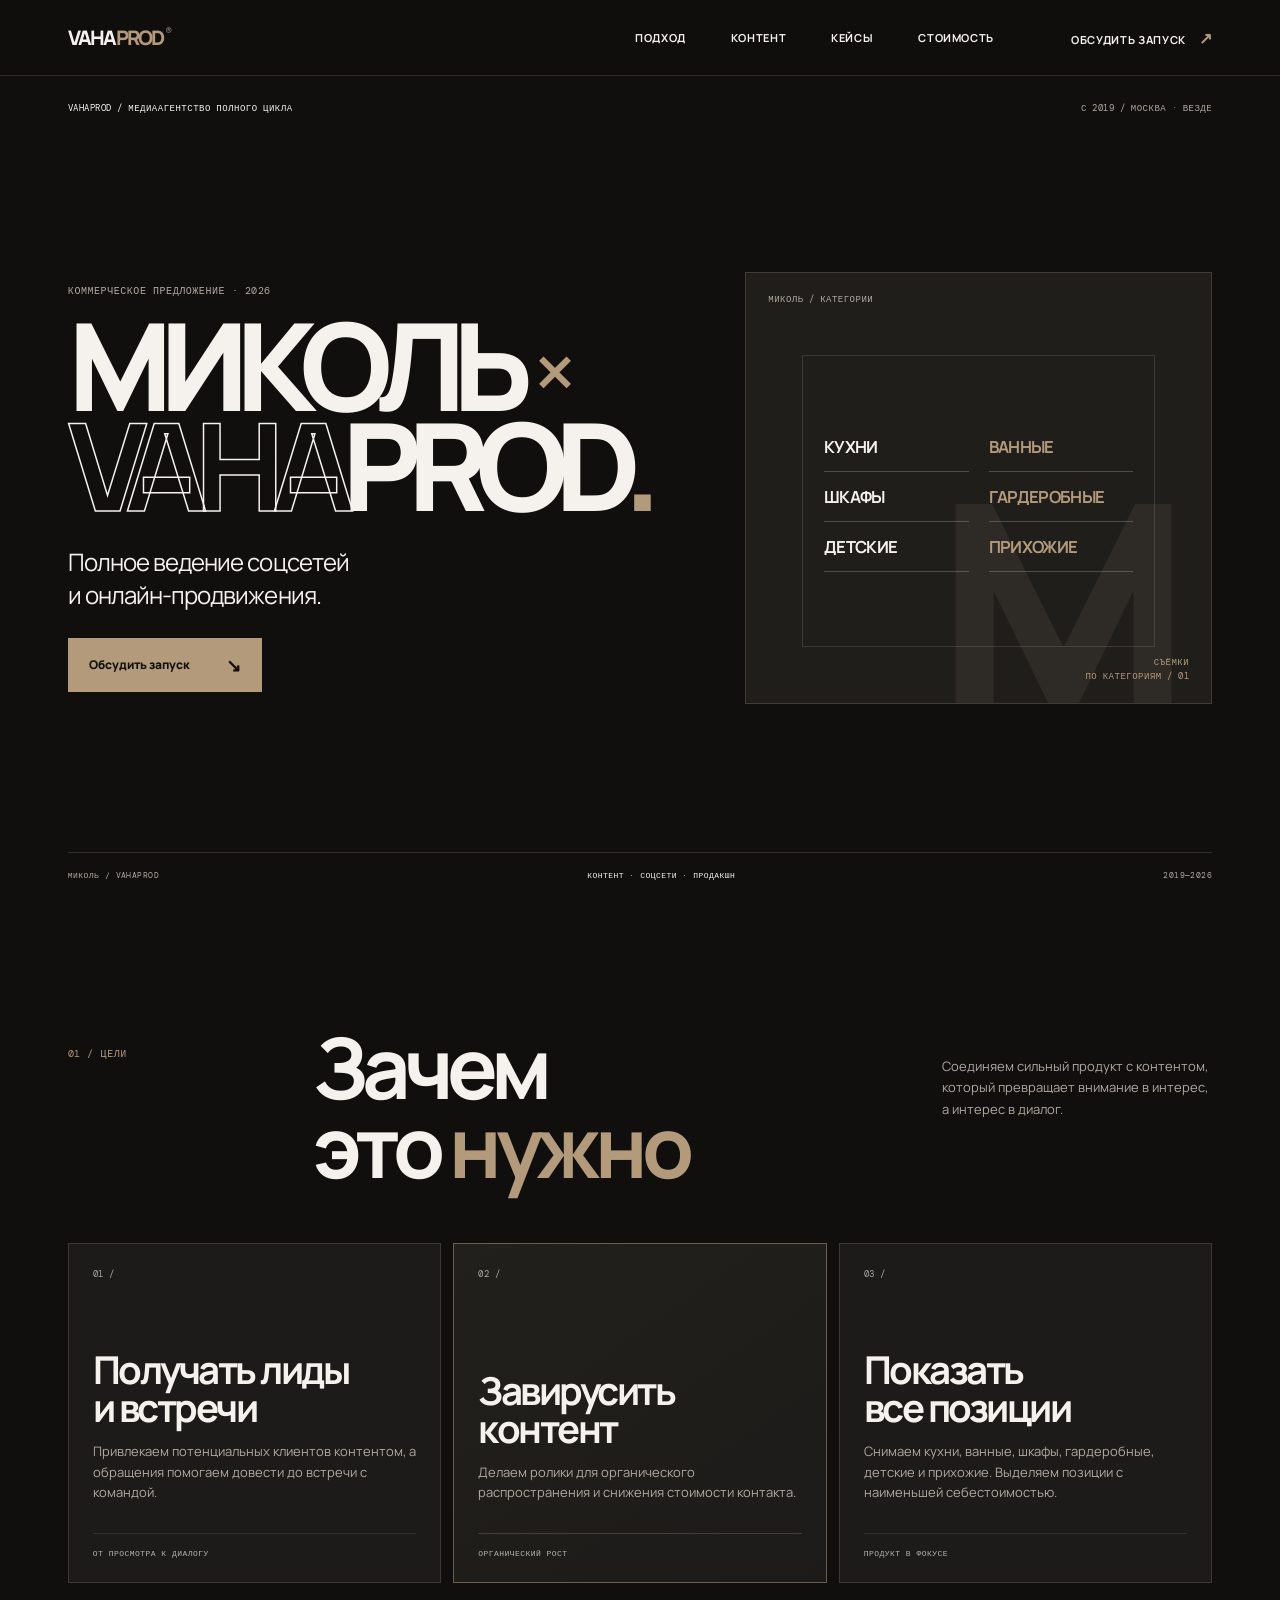
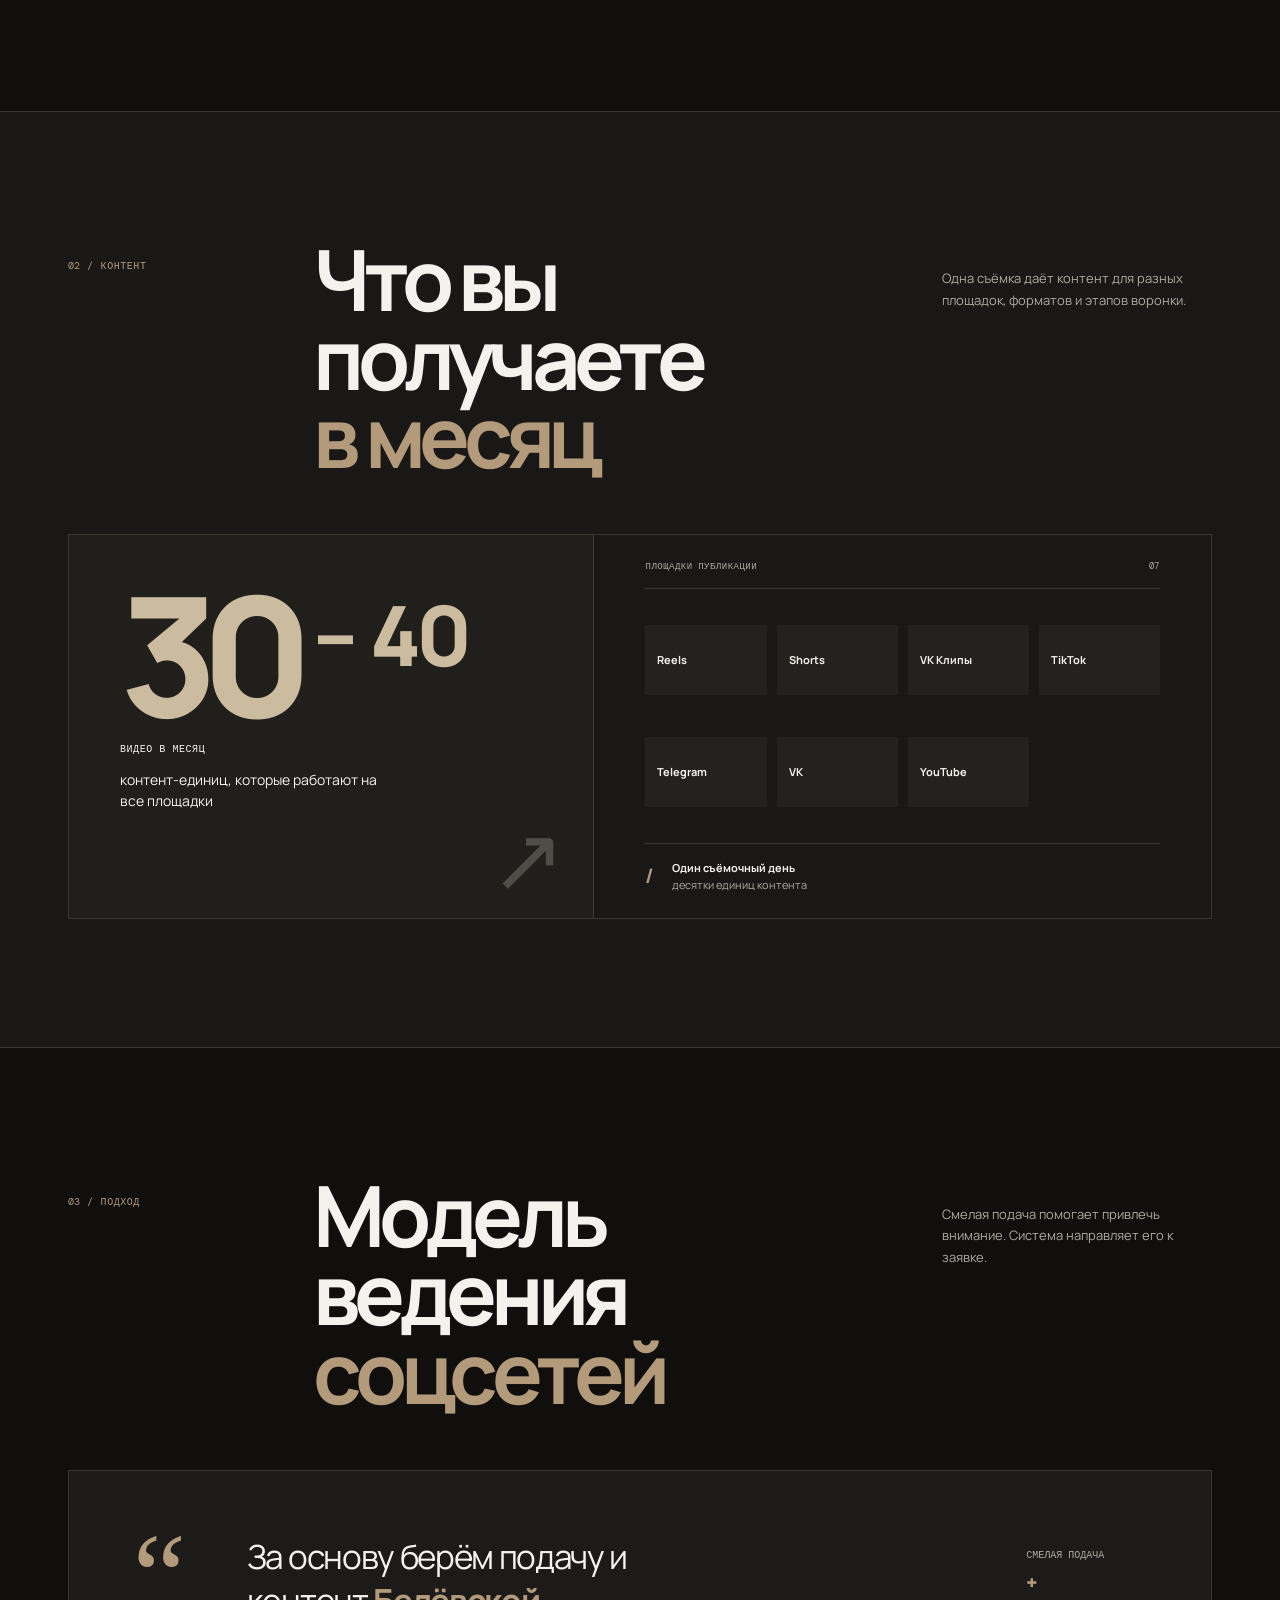
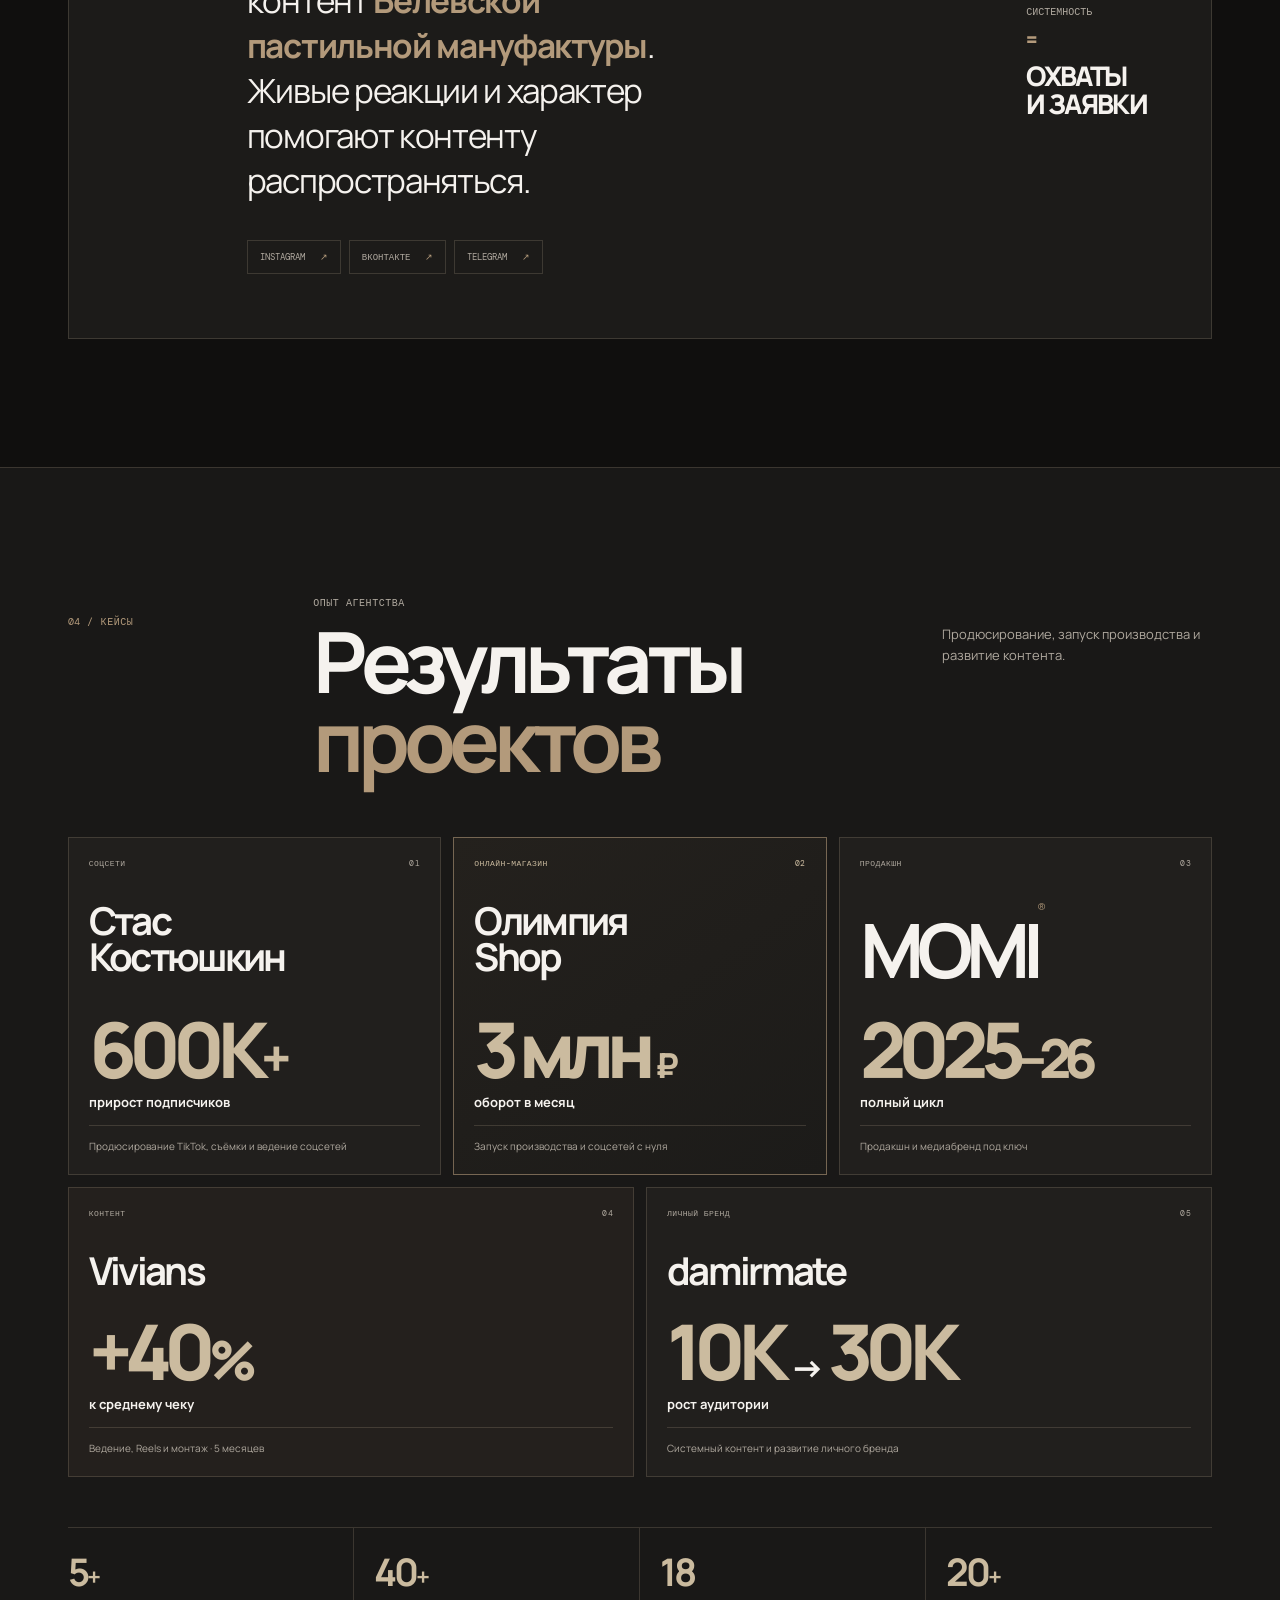
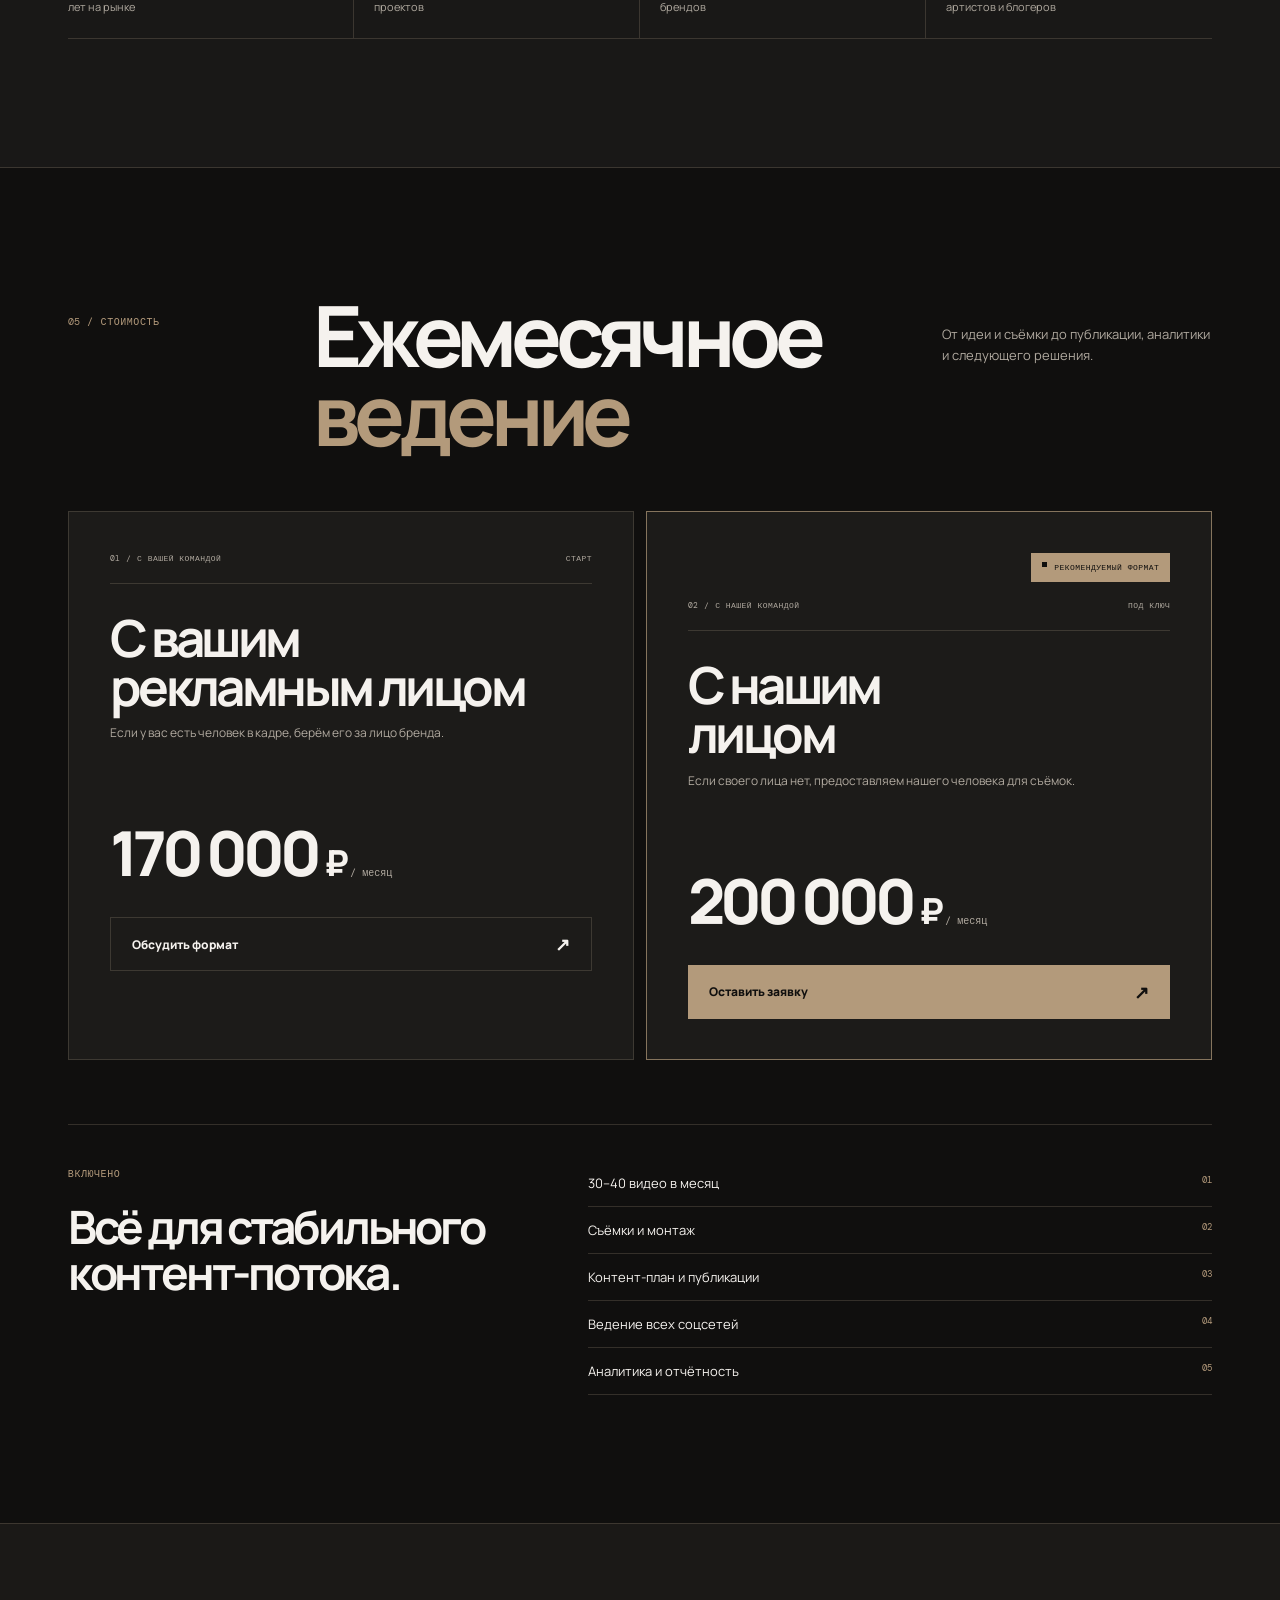
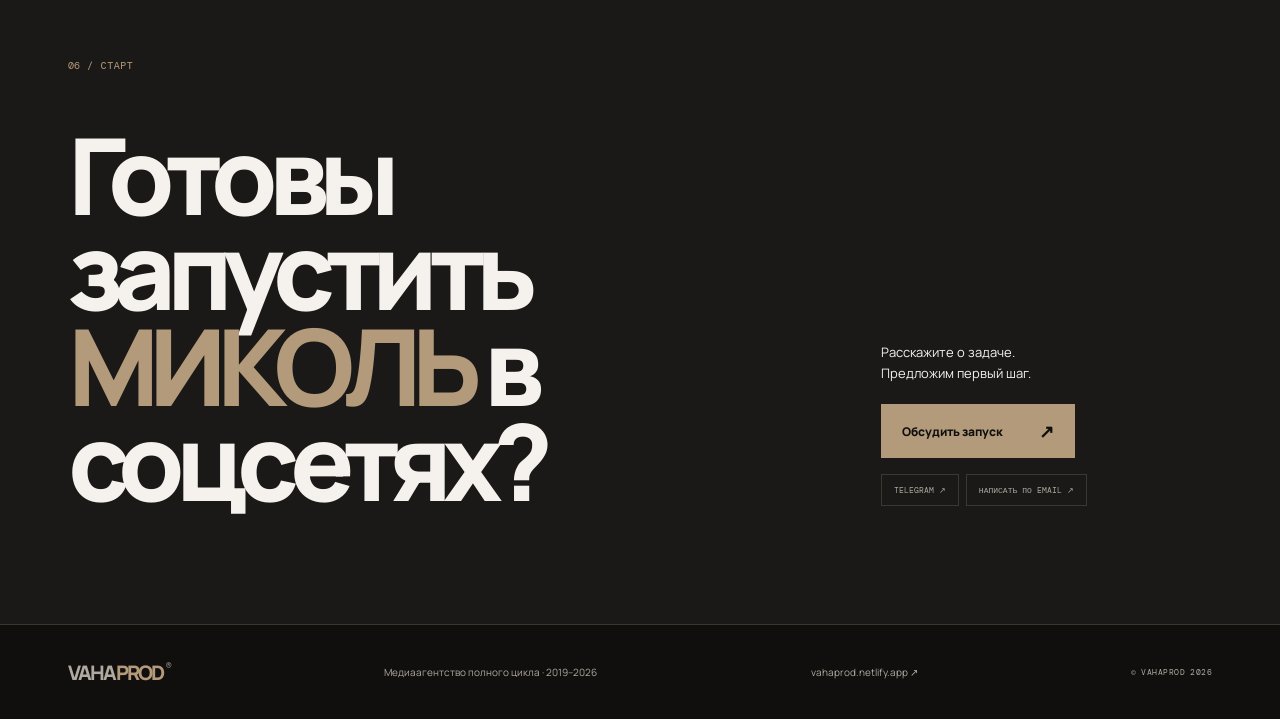
==== index.html @ 9bc9bc9a "Add Mikol proposal landing page" ====
<!doctype html>
<html lang="ru" data-type="service">
<head>
  <meta charset="utf-8">
  <meta name="viewport" content="width=device-width, initial-scale=1">
  <meta name="theme-color" content="#100f0e">
  <meta name="description" content="Коммерческое предложение VAHAPROD для мебельной компании МИКОЛЬ: контент, соцсети и онлайн-продвижение под ключ.">
  <meta name="page-type" content="service">
  <meta name="site-kind" content="other">
  <meta property="og:title" content="МИКОЛЬ × VAHAPROD — медиа и рост">
  <meta property="og:description" content="Полное ведение соцсетей и онлайн-продвижения для мебельной компании МИКОЛЬ.">
  <meta property="og:type" content="website">
  <title>МИКОЛЬ × VAHAPROD — медиа и рост</title>
  <link rel="preconnect" href="https://fonts.googleapis.com">
  <link rel="preconnect" href="https://fonts.gstatic.com" crossorigin>
  <link href="https://fonts.googleapis.com/css2?family=DM+Mono:wght@400;500&family=Manrope:wght@400;500;600;700;800&display=swap" rel="stylesheet">
  <link rel="stylesheet" href="style.css">
  <script src="script.js" defer></script>
</head>
<body>
  <a class="skip-link" href="#main-content">Перейти к содержимому</a>
  <header class="site-header">
    <a class="wordmark" href="#top" aria-label="VAHAPROD, на главную">VAHA<span>PROD</span><i>®</i></a>
    <nav class="main-nav" aria-label="Основная навигация">
      <a href="#idea">Подход</a><a href="#volume">Контент</a><a href="#cases">Кейсы</a><a href="#pricing">Стоимость</a>
    </nav>
    <a class="header-cta" href="#contact">Обсудить запуск <span>↗︎</span></a>
    <button class="menu-toggle" type="button" aria-label="Открыть меню" aria-expanded="false"><span></span><span></span></button>
  </header>

  <main id="main-content">
    <!-- Секция 0 — Hero -->
    <section class="hero section-shell">
      <div class="hero-topline mono"><span>VAHAPROD / медиаагентство полного цикла</span><span>С 2019 / МОСКВА · ВЕЗДЕ</span></div>
      <div class="hero-grid">
        <div class="hero-copy">
          <p class="eyebrow" data-enter>КОММЕРЧЕСКОЕ ПРЕДЛОЖЕНИЕ · 2026</p>
          <h1 data-enter>МИКОЛЬ <span class="times">×</span><br><span class="outline-word">VAHA</span>PROD<span class="brand-accent">.</span></h1>
          <p class="hero-lead" data-enter>Полное ведение соцсетей<br>и онлайн-продвижения.</p>
          <a class="button button-brand" data-enter href="#pricing">Обсудить запуск <span>↘︎</span></a>
        </div>
        <div class="hero-art" data-enter aria-label="Мебельные категории компании МИКОЛЬ">
          <div class="art-index mono">МИКОЛЬ / КАТЕГОРИИ</div>
          <div class="art-categories"><span>КУХНИ</span><span>ВАННЫЕ</span><span>ШКАФЫ</span><span>ГАРДЕРОБНЫЕ</span><span>ДЕТСКИЕ</span><span>ПРИХОЖИЕ</span></div>
          <div class="art-mark">М</div>
          <div class="art-side mono">СЪЁМКИ<br>ПО КАТЕГОРИЯМ / 01</div>
        </div>
      </div>
      <div class="hero-bottom mono"><span>МИКОЛЬ / VAHAPROD</span><span>КОНТЕНТ · СОЦСЕТИ · ПРОДАКШН</span><span>2019—2026</span></div>
    </section>

    <!-- Секция 01 — Цели -->
    <section class="section section-shell" id="idea">
      <div class="section-head reveal"><p class="section-number mono">01 / ЦЕЛИ</p><div><h2>Зачем<br>это <span class="accent-text">нужно</span></h2></div><p class="head-note">Соединяем сильный продукт с контентом, который превращает внимание в интерес, а интерес в диалог.</p></div>
      <div class="goal-grid">
        <article class="goal-card reveal"><span class="card-no mono">01 /</span><h3>Получать лиды<br>и встречи</h3><p>Привлекаем потенциальных клиентов контентом, а обращения помогаем довести до встречи с командой.</p><span class="card-foot mono">ОТ ПРОСМОТРА К ДИАЛОГУ</span></article>
        <article class="goal-card goal-card-featured reveal"><span class="card-no mono">02 /</span><h3>Завирусить<br>контент</h3><p>Делаем ролики для органического распространения и снижения стоимости контакта.</p><span class="card-foot mono">ОРГАНИЧЕСКИЙ РОСТ</span></article>
        <article class="goal-card reveal"><span class="card-no mono">03 /</span><h3>Показать<br>все позиции</h3><p>Снимаем кухни, ванные, шкафы, гардеробные, детские и прихожие. Выделяем позиции с наименьшей себестоимостью.</p><span class="card-foot mono">ПРОДУКТ В ФОКУСЕ</span></article>
      </div>
    </section>

    <!-- Секция 02 — Объём контента -->
    <section class="section volume-section" id="volume">
      <div class="section-shell">
        <div class="section-head reveal"><p class="section-number mono">02 / КОНТЕНТ</p><div><h2>Что вы получаете<br><span class="accent-text">в месяц</span></h2></div><p class="head-note">Одна съёмка даёт контент для разных площадок, форматов и этапов воронки.</p></div>
        <div class="volume-layout reveal">
          <div class="metric-panel"><div class="metric-big"><span>30</span><span>–</span><span>40</span></div><div class="metric-label">ВИДЕО В МЕСЯЦ</div><p>контент-единиц, которые работают на все площадки</p><div class="metric-arrow">↗︎</div></div>
          <div class="platform-panel"><div class="platform-top mono"><span>ПЛОЩАДКИ ПУБЛИКАЦИИ</span><span>07</span></div><div class="platform-grid"><div class="platform">Reels</div><div class="platform">Shorts</div><div class="platform">VK Клипы</div><div class="platform">TikTok</div><div class="platform">Telegram</div><div class="platform">VK</div><div class="platform">YouTube</div></div><div class="platform-bottom"><span class="platform-star">/</span><p><strong>Один съёмочный день</strong><br>десятки единиц контента</p></div></div>
        </div>
      </div>
    </section>

    <!-- Секция 03 — Ролевая модель -->
    <section class="section section-shell model-section" id="model">
      <div class="section-head reveal"><p class="section-number mono">03 / ПОДХОД</p><div><h2>Модель ведения<br><span class="accent-text">соцсетей</span></h2></div><p class="head-note">Смелая подача помогает привлечь внимание. Система направляет его к заявке.</p></div>
      <div class="model-box reveal"><div class="model-quote-mark">“</div><div class="model-copy"><p>За основу берём подачу и контент <strong>Белёвской пастильной мануфактуры</strong>. Живые реакции и характер помогают контенту распространяться.</p><div class="reference-links"><a href="https://www.instagram.com/pastila1881/" target="_blank" rel="noopener noreferrer">Instagram <span>↗︎</span></a><a href="https://vk.com/belevskaya__pastila" target="_blank" rel="noopener noreferrer">ВКонтакте <span>↗︎</span></a><a href="https://t.me/belpastila" target="_blank" rel="noopener noreferrer">Telegram <span>↗︎</span></a></div></div><div class="model-equation"><span>СМЕЛАЯ ПОДАЧА</span><b>+</b><span>СИСТЕМНОСТЬ</span><b>=</b><strong>ОХВАТЫ<br>И ЗАЯВКИ</strong></div></div>
    </section>

    <!-- Секция 04 — Кейсы и метрики -->
    <section class="section cases-section" id="cases"><div class="section-shell">
      <div class="section-head reveal"><p class="section-number mono">04 / КЕЙСЫ</p><div><p class="eyebrow">Опыт агентства</p><h2>Результаты<br><span class="accent-text">проектов</span></h2></div><p class="head-note">Продюсирование, запуск производства и развитие контента.</p></div>
      <div class="case-grid">
        <article class="case-card case-feature reveal"><div class="case-top mono"><span>СОЦСЕТИ</span><span>01</span></div><h3>Стас<br>Костюшкин</h3><div class="case-number">600K<span>+</span></div><p>прирост подписчиков</p><div class="case-note">Продюсирование TikTok, съёмки и ведение соцсетей</div></article>
        <article class="case-card case-featured reveal"><div class="case-top mono"><span>ОНЛАЙН-МАГАЗИН</span><span>02</span></div><h3>Олимпия<br>Shop</h3><div class="case-number">3 млн <small>₽</small></div><p>оборот в месяц</p><div class="case-note">Запуск производства и соцсетей с нуля</div></article>
        <article class="case-card case-momi reveal"><div class="case-top mono"><span>ПРОДАКШН</span><span>03</span></div><div class="momi-word">MOMI<span>®</span></div><div class="case-number">2025<span>–26</span></div><p>полный цикл</p><div class="case-note">Продакшн и медиабренд под ключ</div></article>
        <article class="case-card case-vivians reveal"><div class="case-top mono"><span>КОНТЕНТ</span><span>04</span></div><h3>Vivians</h3><div class="case-number">+40<span>%</span></div><p>к среднему чеку</p><div class="case-note">Ведение, Reels и монтаж · 5 месяцев</div></article>
        <article class="case-card case-damir reveal"><div class="case-top mono"><span>ЛИЧНЫЙ БРЕНД</span><span>05</span></div><h3>damirmate</h3><div class="case-number">10K <span class="case-arrow">→︎</span> 30K</div><p>рост аудитории</p><div class="case-note">Системный контент и развитие личного бренда</div></article>
      </div>
      <div class="agency-stats reveal"><div><strong>5<span>+</span></strong><small>лет на рынке</small></div><div><strong>40<span>+</span></strong><small>проектов</small></div><div><strong>18</strong><small>брендов</small></div><div><strong>20<span>+</span></strong><small>артистов и блогеров</small></div></div>
    </div></section>

    <!-- Секция 05 — Предложение и цена -->
    <section class="section section-shell pricing-section" id="pricing">
      <div class="section-head reveal"><p class="section-number mono">05 / СТОИМОСТЬ</p><div><h2>Ежемесячное<br><span class="accent-text">ведение</span></h2></div><p class="head-note">От идеи и съёмки до публикации, аналитики и следующего решения.</p></div>
      <div class="pricing-grid">
        <article class="price-card reveal"><div class="price-top mono"><span>01 / С ВАШЕЙ КОМАНДОЙ</span><span>СТАРТ</span></div><h3>С вашим<br>рекламным лицом</h3><p class="price-description">Если у вас есть человек в кадре, берём его за лицо бренда.</p><div class="price-amount">170 000 <small>₽</small><span>/ месяц</span></div><a class="button button-outline" href="#contact">Обсудить формат <span>↗︎</span></a></article>
        <article class="price-card price-featured reveal"><div class="recommended mono"><span class="status-dot"></span> РЕКОМЕНДУЕМЫЙ ФОРМАТ</div><div class="price-top mono"><span>02 / С НАШЕЙ КОМАНДОЙ</span><span>ПОД КЛЮЧ</span></div><h3>С нашим<br>лицом</h3><p class="price-description">Если своего лица нет, предоставляем нашего человека для съёмок.</p><div class="price-amount">200 000 <small>₽</small><span>/ месяц</span></div><a class="button button-brand" href="#contact">Оставить заявку <span>↗︎</span></a></article>
      </div>
      <div class="included reveal"><div class="included-heading"><span class="section-number mono">ВКЛЮЧЕНО</span><h3>Всё для стабильного<br>контент-потока.</h3></div><ul class="included-list"><li><span>30–40 видео в месяц</span><b>01</b></li><li><span>Съёмки и монтаж</span><b>02</b></li><li><span>Контент-план и публикации</span><b>03</b></li><li><span>Ведение всех соцсетей</span><b>04</b></li><li><span>Аналитика и отчётность</span><b>05</b></li></ul></div>
    </section>

    <!-- Секция 06 — Финальный CTA -->
    <section class="final-cta" id="contact"><div class="section-shell final-inner reveal"><p class="section-number mono">06 / СТАРТ</p><div class="final-layout"><h2>Готовы запустить<br><span>МИКОЛЬ</span> в соцсетях?</h2><div class="final-contact"><p>Расскажите о задаче.<br>Предложим первый шаг.</p><a class="button button-brand" href="mailto:hello@vahaprod.example">Обсудить запуск <span>↗︎</span></a><div class="contact-links"><!-- TODO: вставить актуальную ссылку Telegram --><a href="#">Telegram ↗︎</a><!-- TODO: заменить email на актуальный --><a href="mailto:hello@vahaprod.example">Написать по email ↗︎</a></div></div></div></div></section>
  </main>

  <footer class="site-footer section-shell"><a class="wordmark" href="#top">VAHA<span>PROD</span><i>®</i></a><p>Медиаагентство полного цикла · 2019–2026</p><a href="https://vahaprod.netlify.app" target="_blank" rel="noreferrer">vahaprod.netlify.app ↗︎</a><span class="footer-copy mono">© VAHAPROD 2026</span></footer>
</body>
</html>
---- style.css ----
:root {
  --bg: #100f0e;
  --panel: #1c1b19;
  --panel-2: #252320;
  --text: #f5f2ee;
  --muted: #b0a99f;
  --line: rgba(196, 177, 151, .2);
  --accent: #b39a7b;
  --accent-soft: #cbbb9f;
  --display: 'Manrope', Arial, sans-serif;
  --mono: 'DM Mono', monospace;
  --page-gutter: clamp(20px, 5.3vw, 88px);
  color-scheme: dark;
}
* { box-sizing: border-box; }
html { scroll-behavior: smooth; scroll-padding-top: 88px; }
body { margin: 0; background: var(--bg); color: var(--text); font-family: var(--display); -webkit-font-smoothing: antialiased; overflow-x: hidden; }
a { color: inherit; text-decoration: none; }
button { font: inherit; }
a:focus-visible, button:focus-visible { outline: 2px solid var(--accent); outline-offset: 4px; }
.section-shell { width: 100%; max-width: 1600px; margin-inline: auto; padding-inline: var(--page-gutter); }
.skip-link { position: fixed; z-index: 100; top: -60px; left: var(--page-gutter); padding: 12px 16px; color: var(--bg); background: var(--accent); font-size: 12px; font-weight: 800; }
.skip-link:focus { top: 12px; }
.mono, .eyebrow, .section-number, .card-no, .card-foot, .case-top, .platform-top, .price-top, .recommended, .metric-label, .footer-copy { font-family: var(--mono); letter-spacing: .055em; }
.site-header { height: 76px; position: sticky; z-index: 50; top: 0; display: flex; align-items: center; justify-content: space-between; padding: 0 var(--page-gutter); background: rgba(16,15,14,.9); border-bottom: 1px solid var(--line); backdrop-filter: blur(18px); }
.wordmark { font-size: 20px; letter-spacing: -.09em; font-weight: 800; white-space: nowrap; }
.wordmark span { color: var(--accent); }
.wordmark i { color: var(--muted); font: 9px var(--mono); vertical-align: top; margin-left: 3px; letter-spacing: 0; }
.main-nav { display: flex; gap: clamp(20px,3.5vw,54px); margin-left: auto; margin-right: clamp(30px,6vw,92px); }
.main-nav a, .header-cta { font-size: 11px; font-weight: 700; text-transform: uppercase; letter-spacing: .06em; transition: color .2s ease; }
.main-nav a:hover, .header-cta:hover { color: var(--accent); }
.header-cta span { color: var(--accent); margin-left: 10px; font-size: 16px; }
.menu-toggle { display: none; }
.hero { min-height: min(824px, calc(100svh - 76px)); padding-top: 26px; padding-bottom: 20px; display: flex; flex-direction: column; }
.hero-topline, .hero-bottom { display: flex; justify-content: space-between; color: var(--muted); font-size: 9px; text-transform: uppercase; }
.hero-topline span:first-child { color: var(--text); }
.hero-grid { display: grid; grid-template-columns: minmax(0,1.15fr) minmax(0,.85fr); gap: 4%; align-items: center; flex: 1; padding-block: 58px 48px; }
.hero-copy { position: relative; z-index: 2; }
.eyebrow { margin: 0 0 18px; color: var(--muted); font-size: 10px; text-transform: uppercase; }
.status-dot { display: inline-block; width: 7px; height: 7px; border-radius: 0; background: var(--accent); margin-right: 7px; box-shadow: none; vertical-align: 1px; }
h1 { margin: 0; max-width: 800px; font-size: clamp(64px, 9.5vw, 150px); letter-spacing: -.105em; line-height: .82; font-weight: 800; white-space: nowrap; }
.times { color: var(--accent); font-weight: 500; font-size: .7em; vertical-align: 12%; margin-inline: .025em; }
.outline-word { color: transparent; -webkit-text-stroke: 1.5px var(--text); }
.brand-accent, .accent-text { color: var(--accent); }
.hero-lead { margin: 30px 0 26px; font-size: clamp(17px,2vw,24px); line-height: 1.4; letter-spacing: -.04em; }
.button { min-height: 54px; display: inline-flex; align-items: center; justify-content: space-between; gap: 36px; padding: 0 21px; font-size: 12px; font-weight: 800; transition: transform .2s ease, background .2s ease, color .2s ease; }
.button:hover { transform: translateY(-2px); }
.button:active { transform: scale(.985); }
.button span { font-size: 18px; }
.button-brand { color: var(--bg); background: var(--accent); }
.button-brand:hover { background: #c5b297; }
.button-outline { border: 1px solid var(--line); }
.button-outline:hover { border-color: var(--accent); color: var(--accent); }
.hero-art { min-height: 380px; aspect-ratio: 1.08; max-height: 470px; overflow: hidden; position: relative; background: #201e1b; border: 1px solid var(--line); }
.hero-art::before { content: ''; position: absolute; left: 12%; right: 12%; top: 19%; bottom: 13%; border: 1px solid rgba(240,240,232,.13); }
.art-index, .art-side { position: absolute; z-index: 3; font-size: 9px; color: var(--muted); }
.art-index { top: 20px; left: 22px; max-width: 70%; }
.art-side { bottom: 20px; right: 22px; max-width: 44%; text-align: right; line-height: 1.5; color: var(--accent); overflow-wrap: anywhere; }
.art-categories { position: absolute; z-index: 2; inset: 24% calc(12% + clamp(12px,2vw,22px)) 20%; display: grid; grid-template-columns: repeat(2,minmax(0,1fr)); align-content: center; gap: 0 clamp(8px,1.6vw,20px); min-width: 0; max-width: 100%; }
.art-categories span { min-width: 0; max-width: 100%; padding: 13px 0; border-bottom: 1px solid rgba(240,240,232,.22); font-size: clamp(12px,1.3vw,17px); font-weight: 700; letter-spacing: -.04em; overflow-wrap: anywhere; }
.art-categories span:nth-child(2n) { color: var(--accent); }
.art-mark { position: absolute; z-index: 1; color: rgba(196,177,151,.08); font-weight: 800; font-size: 300px; line-height: 1; right: 4%; bottom: -12%; }
.hero-bottom { padding-top: 17px; border-top: 1px solid var(--line); font-size: 8px; }
.hero-bottom span:nth-child(2) { color: var(--text); }
.section { padding-block: clamp(76px,10vw,145px); }
.section-head { display: grid; grid-template-columns: 1fr 2.6fr 1.3fr; gap: 20px; align-items: start; margin-bottom: 58px; }
.section-number { color: var(--accent); font-size: 10px; padding-top: 9px; }
.section-head .eyebrow { margin-top: 0; margin-bottom: 13px; }
.section-head h2 { margin: 0; font-size: clamp(42px,6.6vw,94px); line-height: .93; letter-spacing: -.075em; font-weight: 700; }
.head-note { max-width: 270px; margin: 28px 0 0 auto; color: var(--muted); font-size: 13px; line-height: 1.65; }
.goal-grid { display: grid; grid-template-columns: repeat(3,1fr); gap: 12px; }
.goal-card { min-height: 340px; position: relative; padding: 24px; display: flex; flex-direction: column; background: var(--panel); border: 1px solid var(--line); transition: transform .25s ease, border-color .25s ease; }
.goal-card:hover { transform: translateY(-2px); border-color: rgba(196,177,151,.6); }
.goal-card-featured { background: linear-gradient(145deg, #22201c, var(--panel)); border-color: rgba(179,154,123,.52); }
.card-no { font-size: 9px; opacity: .65; }
.card-symbol { position: absolute; top: 18px; right: 22px; font-size: 25px; color: var(--accent); }
.goal-card h3 { margin: auto 0 14px; font-size: clamp(26px,3vw,40px); line-height: .98; letter-spacing: -.065em; }
.goal-card p { margin: 0 0 30px; max-width: 330px; color: var(--muted); font-size: 13px; line-height: 1.6; }
.card-foot { padding-top: 14px; border-top: 1px solid var(--line); font-size: 8px; opacity: .7; }
.goal-card-featured .card-foot { border-color: rgba(179,154,123,.38); }
.volume-section, .cases-section { background: #191817; border-block: 1px solid var(--line); }
.volume-layout { display: grid; grid-template-columns: .92fr 1.08fr; min-height: 385px; border: 1px solid var(--line); }
.metric-panel { padding: clamp(25px,4vw,58px); background: #211f1b; color: var(--text); border-right: 1px solid var(--line); position: relative; overflow: hidden; }
.metric-big { display: flex; align-items: flex-start; gap: .1em; color: var(--accent-soft); font-size: clamp(85px,13vw,185px); font-weight: 800; line-height: .82; letter-spacing: -.1em; white-space: nowrap; }
.metric-big span { flex: none; }
.metric-big span:first-child { font-size: 1em; line-height: .82; letter-spacing: inherit; margin-top: 0; }
.metric-big span:not(:first-child) { font-size: .5em; line-height: 1; letter-spacing: -.06em; margin-top: .08em; }
.metric-label { margin-top: 20px; font-size: 10px; }
.metric-panel p { max-width: 260px; font-size: 14px; line-height: 1.5; }
.metric-arrow { position: absolute; right: 28px; bottom: 16px; font-size: 90px; line-height: 1; opacity: .22; }
.platform-panel { padding: 25px clamp(23px,4vw,55px); display: flex; flex-direction: column; }
.platform-top { display: flex; justify-content: space-between; color: var(--muted); font-size: 9px; padding-bottom: 16px; border-bottom: 1px solid var(--line); }
.platform-grid { display: grid; grid-template-columns: repeat(4,1fr); flex: 1; align-items: center; gap: 10px; padding-block: 20px; }
.platform { min-height: 70px; display: flex; flex-direction: column; justify-content: center; gap: 8px; padding: 12px; background: #24211e; font-size: 11px; font-weight: 700; }
.platform-bottom { display: flex; align-items: center; gap: 18px; border-top: 1px solid var(--line); padding-top: 15px; }
.platform-star { color: var(--accent); font-size: 20px; font-weight: 700; }
.platform-bottom p { margin: 0; color: var(--muted); font-size: 11px; line-height: 1.55; }
.platform-bottom strong { color: var(--text); }
.model-box { display: grid; grid-template-columns: 90px 1.2fr 1fr; align-items: start; gap: 24px; background: var(--panel); border: 1px solid var(--line); padding: clamp(24px,5vw,70px); }
.model-quote-mark { color: var(--accent); font: 120px/.7 Georgia,serif; }
.model-copy > p { max-width: 620px; margin: 0 0 36px; font-size: clamp(19px,2.6vw,34px); line-height: 1.35; letter-spacing: -.04em; }
.model-copy strong { color: var(--accent); }
.reference-links { display: flex; flex-wrap: wrap; gap: 8px; }
.reference-links a, .contact-links a { padding: 10px 12px; border: 1px solid var(--line); color: var(--muted); font: 9px var(--mono); text-transform: uppercase; transition: color .2s,border-color .2s; }
.reference-links a:hover, .contact-links a:hover { color: var(--accent); border-color: var(--accent); }
.reference-links span { color: var(--accent); padding-left: 10px; }
.model-equation { display: flex; flex-direction: column; align-items: flex-start; gap: 10px; justify-self: end; padding-top: 13px; font: 10px var(--mono); color: var(--muted); }
.model-equation b { color: var(--accent); font-size: 18px; }
.model-equation strong { color: var(--text); font: 800 27px/1.05 var(--display); letter-spacing: -.06em; }
.case-grid { display: grid; grid-template-columns: repeat(6,1fr); gap: 12px; }
.case-card { min-height: 310px; grid-column: span 2; display: flex; flex-direction: column; overflow: hidden; position: relative; padding: 20px; background: #211f1d; border: 1px solid var(--line); }
.case-card:nth-child(4), .case-card:nth-child(5) { grid-column: span 3; min-height: 290px; }
.case-top { display: flex; justify-content: space-between; color: var(--muted); font-size: 8px; }
.case-card h3 { margin: 35px 0 4px; font-size: clamp(26px,3vw,42px); line-height: .93; letter-spacing: -.07em; }
.case-number { color: var(--accent-soft); margin-top: auto; font-size: clamp(45px,6vw,82px); font-weight: 800; letter-spacing: -.1em; line-height: 1; white-space: nowrap; }
.case-number span { font-size: .7em; }
.case-number small { font-size: .45em; letter-spacing: -.04em; }
.case-card > p { margin: 5px 0 14px; font-size: 13px; font-weight: 700; }
.case-note { padding-top: 13px; border-top: 1px solid var(--line); font-size: 10px; color: var(--muted); line-height: 1.5; }
.case-feature { background: #211f1d; }
.case-featured { background: linear-gradient(145deg, #24211d, #1c1b19); border-color: rgba(179,154,123,.58); }
.case-featured .case-top { color: var(--accent-soft); }
.case-momi { background: #211f1d; }
.momi-word { margin: 30px 0 10px; font-size: clamp(46px,6vw,75px); letter-spacing: -.09em; font-weight: 700; }
.momi-word span { color: var(--accent); font: 12px var(--mono); vertical-align: top; }
.case-vivians { background: #24201d; }
.case-vivians .case-number { color: var(--accent-soft); }
.case-damir { background: #211f1d; }
.case-arrow { color: var(--text); font-size: .45em !important; padding-inline: 3px; }
.agency-stats { display: grid; grid-template-columns: repeat(4,1fr); margin-top: 50px; border-block: 1px solid var(--line); }
.agency-stats div { min-height: 110px; display: flex; flex-direction: column; justify-content: center; padding-inline: 20px; border-right: 1px solid var(--line); }
.agency-stats div:first-child { padding-left: 0; }
.agency-stats div:last-child { border-right: 0; }
.agency-stats strong { color: var(--accent-soft); font-size: 38px; line-height: 1; letter-spacing: -.08em; }
.agency-stats strong span { font-size: .65em; }
.agency-stats small { margin-top: 9px; color: var(--muted); font-size: 11px; }
.pricing-grid { display: grid; grid-template-columns: 1fr 1fr; gap: 12px; }
.price-card { padding: clamp(23px,3.2vw,45px); background: var(--panel); border: 1px solid var(--line); position: relative; }
.price-featured { border-color: rgba(179,154,123,.7); background: #1c1b19; }
.recommended { position: static; display: flex; width: fit-content; max-width: 100%; justify-content: flex-end; margin: 0 0 18px auto; padding: 9px 11px; background: var(--accent); color: var(--bg); font-size: 8px; line-height: 1.4; text-align: right; font-weight: 500; }
.recommended .status-dot { width: 5px; height: 5px; background: var(--bg); box-shadow: none; }
.price-top { display: flex; flex-wrap: wrap; justify-content: space-between; gap: 8px 14px; color: var(--muted); font-size: 8px; padding-bottom: 20px; border-bottom: 1px solid var(--line); }
.price-top span { min-width: 0; }
.price-card h3 { min-height: 94px; margin: 29px 0 13px; font-size: clamp(30px,4vw,52px); line-height: .95; letter-spacing: -.07em; }
.price-description { max-width: 390px; min-height: 58px; color: var(--muted); font-size: 12px; line-height: 1.6; }
.price-amount { margin: 29px 0 22px; font-size: clamp(35px,5vw,62px); font-weight: 800; letter-spacing: -.08em; white-space: nowrap; }
.price-amount small { font-size: .58em; }
.price-amount span { margin-left: 6px; color: var(--muted); font: 10px var(--mono); letter-spacing: 0; }
.price-card .button { width: 100%; }
.included { display: grid; grid-template-columns: 1fr 1.3fr; gap: 40px; margin-top: 64px; padding-top: 35px; border-top: 1px solid var(--line); }
.included-heading h3 { margin: 22px 0 0; font-size: clamp(27px,3.7vw,46px); line-height: 1; letter-spacing: -.07em; }
.included-list { list-style: none; padding: 0; margin: 0; }
.included-list li { display: flex; justify-content: space-between; gap: 20px; padding: 14px 0; border-bottom: 1px solid var(--line); font-size: 13px; }
.included-list b { color: var(--accent); font: 9px var(--mono); }
.final-cta { background: #1b1917; color: var(--text); border-block: 1px solid var(--line); padding-block: clamp(70px,9vw,130px); position: relative; overflow: hidden; }
.final-cta .section-number { color: var(--accent); }
.final-layout { display: grid; grid-template-columns: 1.4fr .6fr; align-items: end; gap: 40px; padding-top: 45px; }
.final-layout h2 { margin: 0; font-size: clamp(47px,8.3vw,118px); letter-spacing: -.09em; line-height: .9; font-weight: 800; }
.final-layout h2 span { color: var(--accent); -webkit-text-stroke: 0; }
.final-contact { position: relative; z-index: 2; padding-bottom: 3px; }
.final-contact > p { margin: 0 0 20px; font-size: 13px; line-height: 1.6; }
.final-contact .button-brand { background: var(--accent); color: var(--bg); }
.final-contact .button-brand:hover { background: #c5b297; }
.contact-links { display: flex; flex-wrap: wrap; gap: 7px; margin-top: 16px; }
.contact-links a { color: var(--muted); border-color: var(--line); font-size: 8px; }
.contact-links a:hover { color: var(--accent); border-color: var(--accent); }
.site-footer { min-height: 94px; display: flex; align-items: center; justify-content: space-between; gap: 20px; color: var(--muted); }
.site-footer p, .site-footer > a:not(.wordmark) { font-size: 10px; }
.site-footer > a:not(.wordmark):hover { color: var(--accent); }
.footer-copy { font-size: 8px; }
.reveal { opacity: 1; transform: none; }
[data-enter] { animation: hero-enter .7s cubic-bezier(.2,.7,.2,1) both; }
.hero-copy [data-enter]:nth-child(1) { animation-delay: .08s; }
.hero-copy [data-enter]:nth-child(2) { animation-delay: .16s; }
.hero-copy [data-enter]:nth-child(3) { animation-delay: .24s; }
.hero-copy [data-enter]:nth-child(4) { animation-delay: .32s; }
.hero-art[data-enter] { animation-delay: .2s; }
@keyframes hero-enter { from { opacity: 0; transform: translateY(18px); } to { opacity: 1; transform: translateY(0); } }
@media (prefers-reduced-motion: reduce) { *, *::before, *::after { scroll-behavior: auto !important; animation-duration: .01ms !important; transition-duration: .01ms !important; } [data-enter] { animation: none; } }
@media (max-width: 900px) {
  .main-nav { gap: 18px; margin-right: 22px; }
  .main-nav a, .header-cta { font-size: 9px; }
  .hero-grid { grid-template-columns: minmax(0,1fr); gap: 34px; padding-block: 48px 34px; }
  .hero-copy { min-width: 0; }
  h1 { font-size: clamp(58px,11vw,100px); }
  .hero-art { width: min(100%,620px); min-height: 300px; max-height: 420px; aspect-ratio: 1.45; justify-self: end; }
  .art-categories { inset-inline: calc(12% + clamp(12px,2vw,22px)); }
  .section-head { grid-template-columns: minmax(0,.65fr) minmax(0,2fr); }
  .section-head .head-note { grid-column: 2; margin: 0; }
  .goal-grid { grid-template-columns: repeat(2,minmax(0,1fr)); }
  .goal-card:last-child { grid-column: 1 / -1; }
  .volume-layout { grid-template-columns: minmax(0,1fr); }
  .metric-panel { min-height: 300px; }
  .model-box { grid-template-columns: 55px minmax(0,1.2fr) minmax(150px,.8fr); gap: 16px; }
  .model-quote-mark { font-size: 80px; }
  .case-grid { grid-template-columns: repeat(2,minmax(0,1fr)); gap: 9px; }
  .case-card, .case-card:nth-child(4), .case-card:nth-child(5) { grid-column: span 1; }
  .pricing-grid { grid-template-columns: minmax(0,1fr); }
}
@media (max-width: 760px) {
  :root { --page-gutter: 20px; }
  html { scroll-padding-top: 67px; }
  .site-header { height: 64px; }
  .wordmark { font-size: 18px; }
  .header-cta { margin-left: auto; margin-right: 16px; font-size: 8px; }
  .header-cta span { margin-left: 3px; }
  .menu-toggle { width: 30px; height: 30px; padding: 6px 2px; border: 0; background: none; display: flex; flex-direction: column; justify-content: center; gap: 5px; }
  .menu-toggle span { display: block; height: 1px; width: 22px; background: var(--text); }
  .main-nav { display: none; position: absolute; top: 63px; left: 0; right: 0; margin: 0; padding: 18px 20px 22px; flex-direction: column; gap: 19px; background: rgba(16,15,14,.97); border-bottom: 1px solid var(--line); }
  .main-nav.is-open { display: flex; }
  .main-nav a { font-size: 11px; }
  .hero { min-height: calc(100svh - 64px); padding-top: 19px; }
  .hero-topline { font-size: 7px; gap: 10px; }
  .hero-topline span:last-child { text-align: right; }
  .hero-grid { grid-template-columns: minmax(0,1fr); gap: 30px; padding-block: 42px 27px; }
  .eyebrow { font-size: 8px; }
  h1 { font-size: clamp(55px,14.2vw,92px); }
  .hero-lead { margin: 22px 0 20px; font-size: 17px; }
  .button { min-height: 50px; padding-inline: 16px; font-size: 11px; }
  .hero-art { min-height: 260px; width: 100%; max-height: 320px; aspect-ratio: 1.25; justify-self: stretch; }
  .art-categories { inset: 25% calc(12% + 12px) 22%; gap: 0 12px; }
  .art-categories span { padding-block: 11px; font-size: clamp(11px,3.5vw,14px); }
  .art-side { right: 12px; bottom: 5px; max-width: 50%; }
  .art-mark { font-size: 220px; }
  .hero-bottom { font-size: 7px; gap: 10px; }
  .hero-bottom span:nth-child(2) { display: none; }
  .section { padding-block: 72px; }
  .section-head { grid-template-columns: 1fr; gap: 18px; margin-bottom: 32px; }
  .section-head .head-note { grid-column: 1; }
  .section-number { padding-top: 0; }
  .section-head h2 { font-size: clamp(47px,12.5vw,72px); }
  .head-note { max-width: 330px; margin: 0; font-size: 12px; }
  .goal-grid { grid-template-columns: 1fr; gap: 9px; }
  .goal-card { min-height: 275px; padding: 20px; }
  .goal-card h3 { font-size: 34px; }
  .volume-layout { grid-template-columns: 1fr; }
  .metric-panel { min-height: 280px; padding: 28px; }
  .metric-big { font-size: clamp(82px,23vw,126px); gap: .12em; }
  .metric-label { margin-top: 16px; }
  .platform-panel { padding: 20px; min-height: 285px; }
  .platform-grid { grid-template-columns: repeat(3,1fr); gap: 7px; }
  .platform { min-height: 60px; padding: 9px; font-size: 10px; }
  .model-box { grid-template-columns: 1fr; padding: 24px 20px; gap: 12px; }
  .model-quote-mark { font-size: 62px; height: 34px; }
  .model-copy > p { margin-bottom: 25px; font-size: 21px; }
  .model-equation { justify-self: start; padding-top: 22px; }
  .case-grid { grid-template-columns: 1fr 1fr; gap: 8px; }
  .case-card, .case-card:nth-child(4), .case-card:nth-child(5) { grid-column: span 1; min-height: 265px; padding: 15px; }
  .case-card:first-child, .case-card:nth-child(2), .case-card:nth-child(3) { grid-column: span 1; }
  .case-top { font-size: 7px; }
  .case-card h3 { margin-top: 28px; font-size: 27px; }
  .case-number { font-size: clamp(37px,9vw,56px); }
  .case-card > p { font-size: 11px; }
  .case-note { font-size: 9px; }
  .momi-word { margin-top: 37px; font-size: 45px; }
  .agency-stats { grid-template-columns: 1fr 1fr; margin-top: 34px; }
  .agency-stats div { min-height: 92px; padding: 13px; border-bottom: 1px solid var(--line); }
  .agency-stats div:first-child { padding-left: 0; }
  .agency-stats div:nth-child(2) { border-right: 0; }
  .agency-stats div:nth-child(3) { border-bottom: 0; padding-left: 0; }
  .agency-stats div:last-child { border-bottom: 0; }
  .agency-stats strong { font-size: 32px; }
  .pricing-grid { grid-template-columns: 1fr; gap: 10px; }
  .price-card { padding: 22px 20px; }
  .recommended { font-size: 7px; padding: 8px 9px; margin-bottom: 14px; }
  .price-card h3 { min-height: auto; margin-top: 26px; font-size: 39px; }
  .price-description { min-height: auto; }
  .price-amount { font-size: clamp(34px,10.3vw,48px); margin-block: 24px 19px; }
  .case-damir .case-number { font-size: clamp(27px,7vw,42px); letter-spacing: -.12em; }
  .included { grid-template-columns: 1fr; gap: 22px; margin-top: 42px; padding-top: 28px; }
  .included-heading h3 { font-size: 31px; }
  .included-list li { font-size: 12px; }
  .final-cta { padding-block: 70px; }
  .final-layout { grid-template-columns: 1fr; gap: 28px; padding-top: 34px; }
  .final-layout h2 { font-size: clamp(44px,11.6vw,70px); }
  .final-contact > p { font-size: 12px; }
  .site-footer { min-height: 145px; display: grid; grid-template-columns: 1fr auto; gap: 8px 16px; padding-block: 25px; }
  .site-footer p { grid-column: 1 / -1; grid-row: 2; margin: 0; }
  .site-footer > a:not(.wordmark) { grid-column: 1; grid-row: 3; }
  .footer-copy { grid-column: 2; grid-row: 3; text-align: right; }
}
@media (max-width: 380px) {
  :root { --page-gutter: 16px; }
  h1 { font-size: clamp(48px,14.5vw,54px); }
  .hero-topline { letter-spacing: 0; font-size: 6.5px; }
  .header-cta { letter-spacing: 0; }
  .case-card, .case-card:nth-child(4), .case-card:nth-child(5) { padding: 12px; }
  .case-number { font-size: 35px; }
  .case-damir h3 { font-size: clamp(18px,6vw,22px); letter-spacing: -.055em; overflow-wrap: anywhere; }
  .case-damir .case-number { font-size: clamp(22px,7vw,27px); letter-spacing: -.1em; }
  .metric-big { font-size: clamp(74px,22vw,90px); }
  .case-top { letter-spacing: 0; font-size: 6px; }
  .agency-stats small { font-size: 10px; }
}
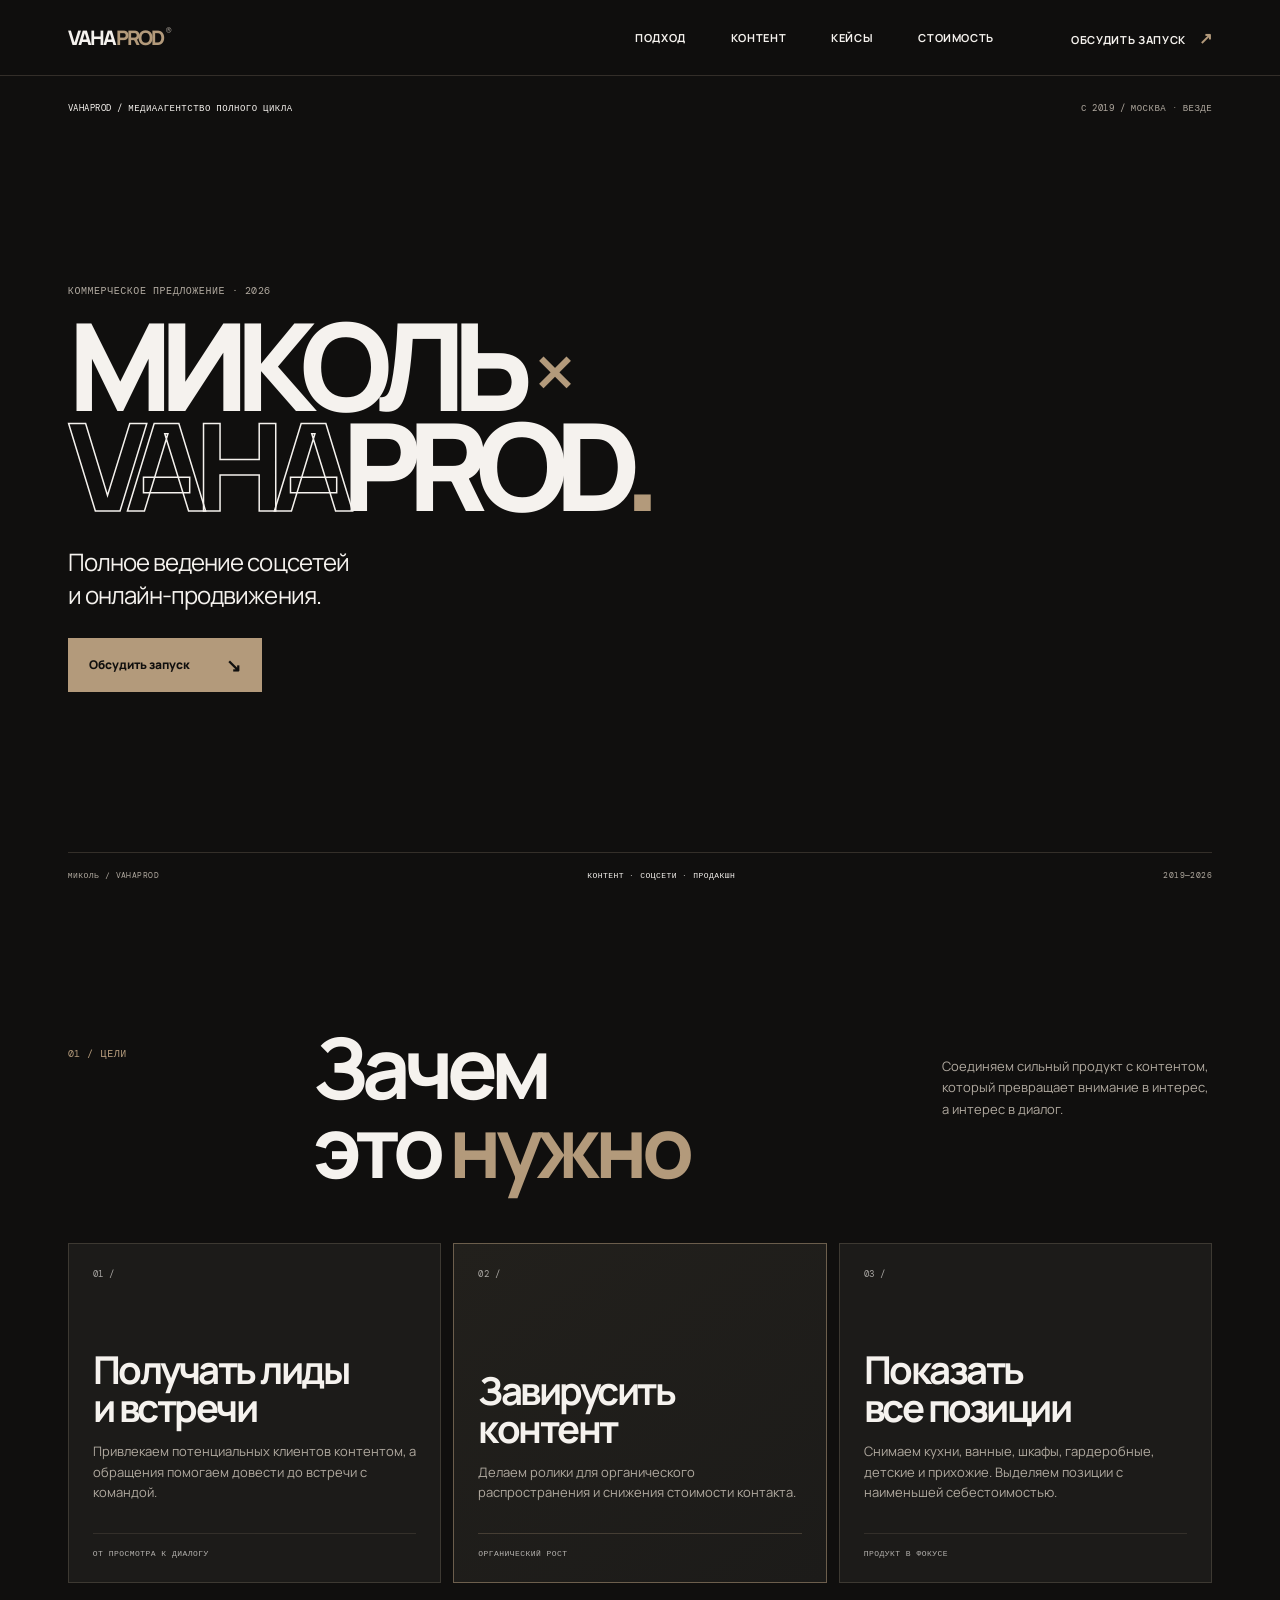
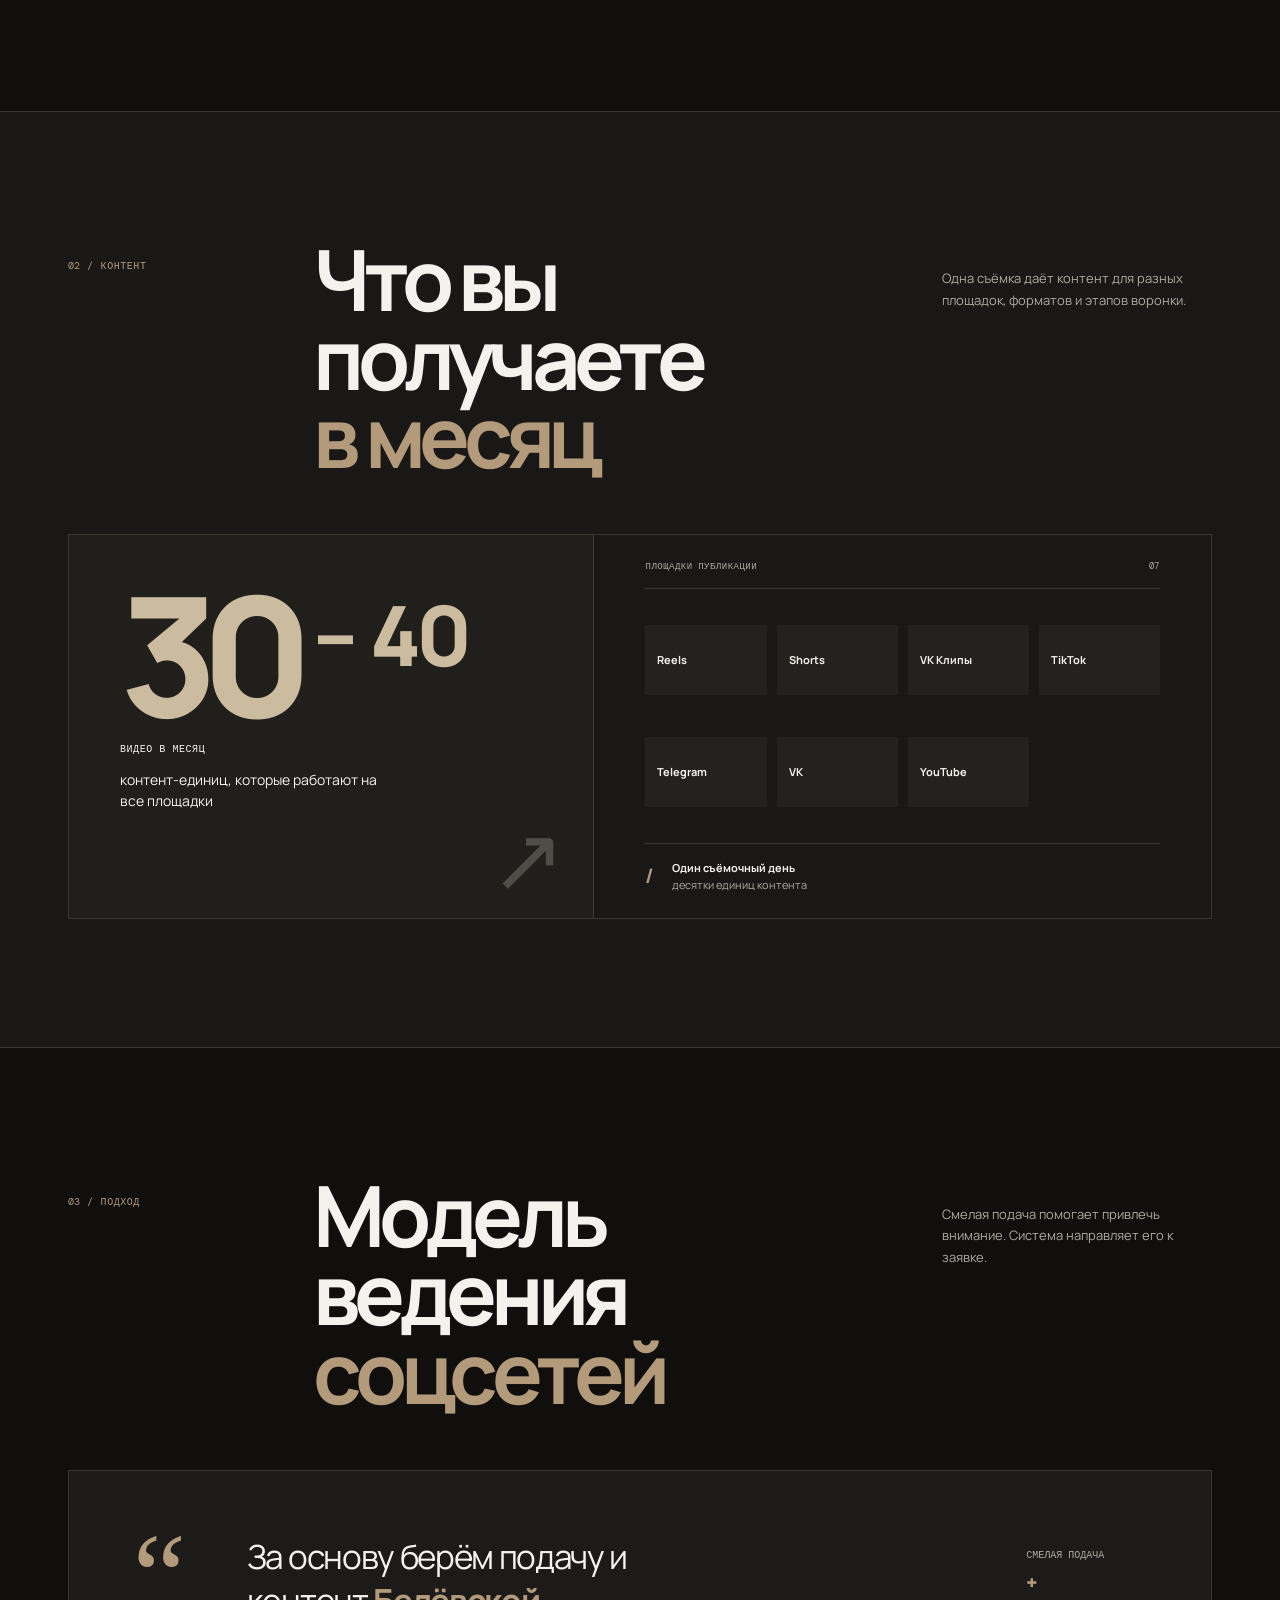
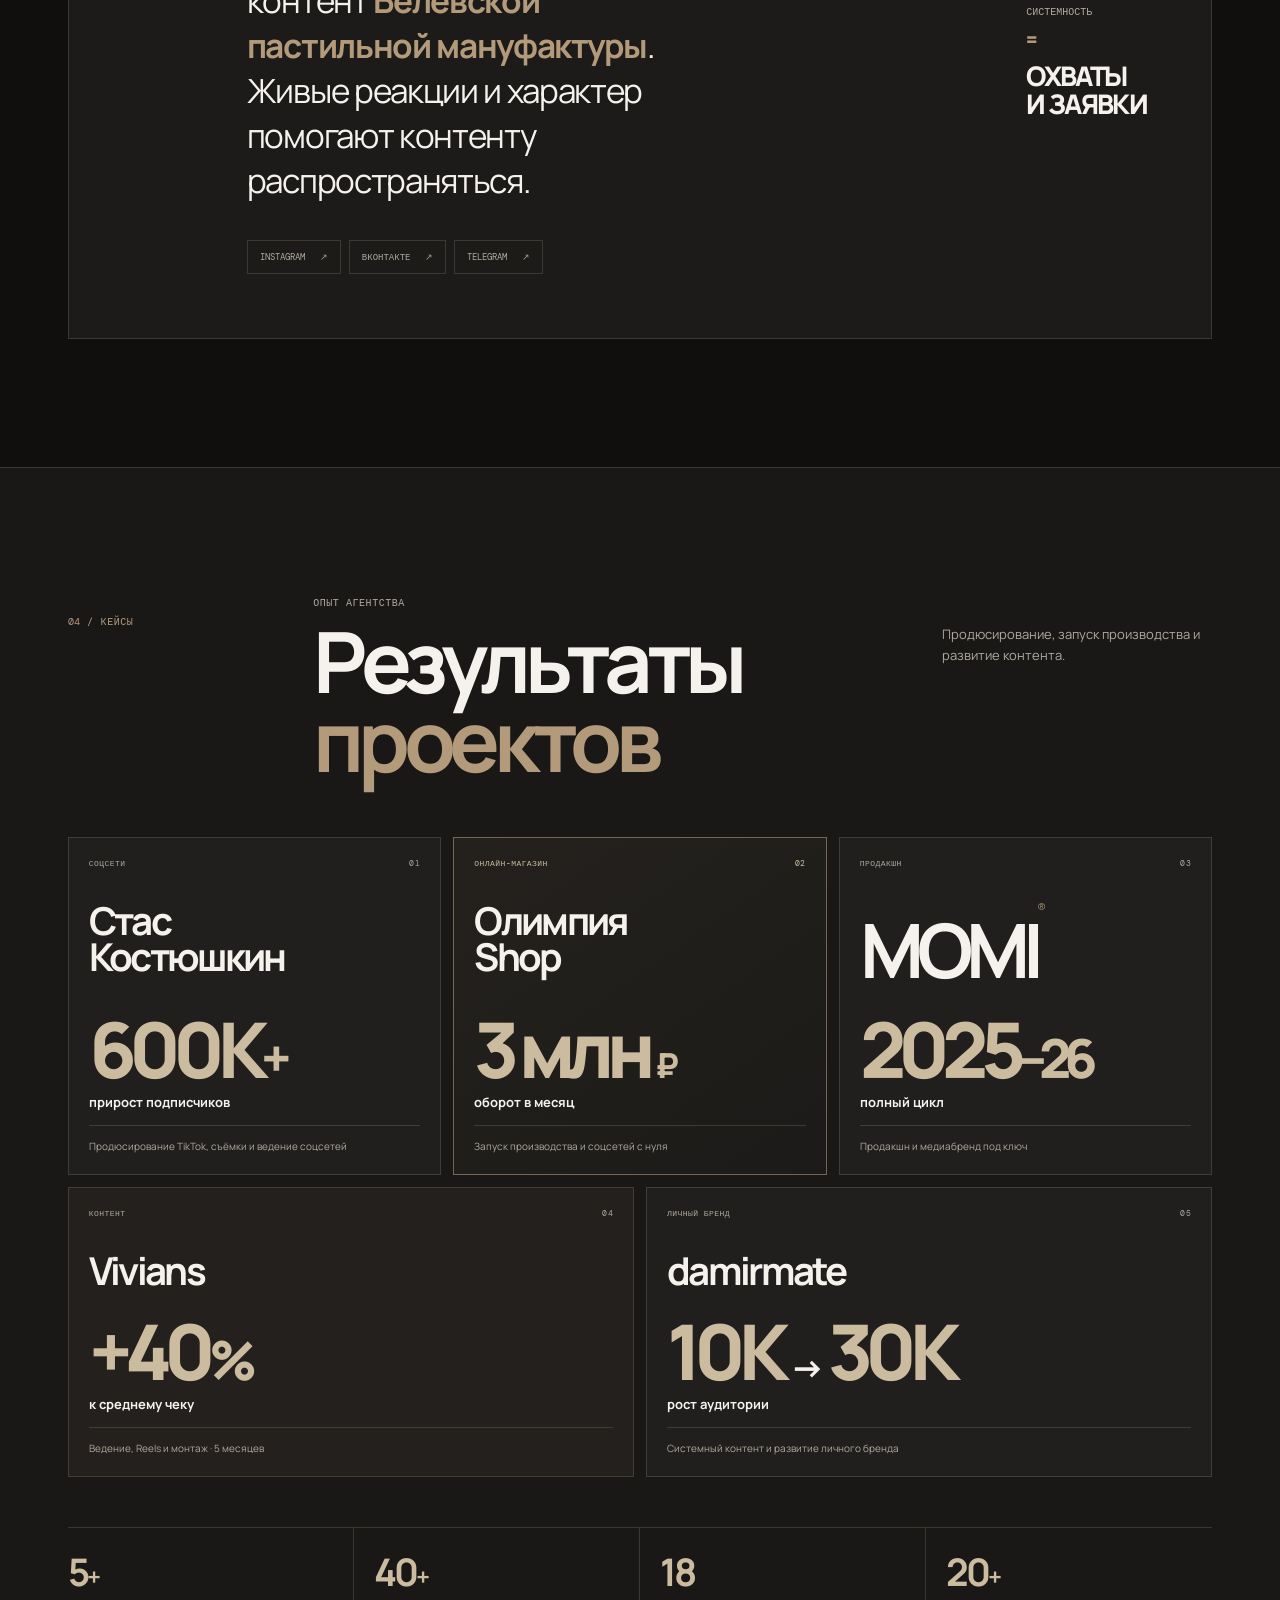
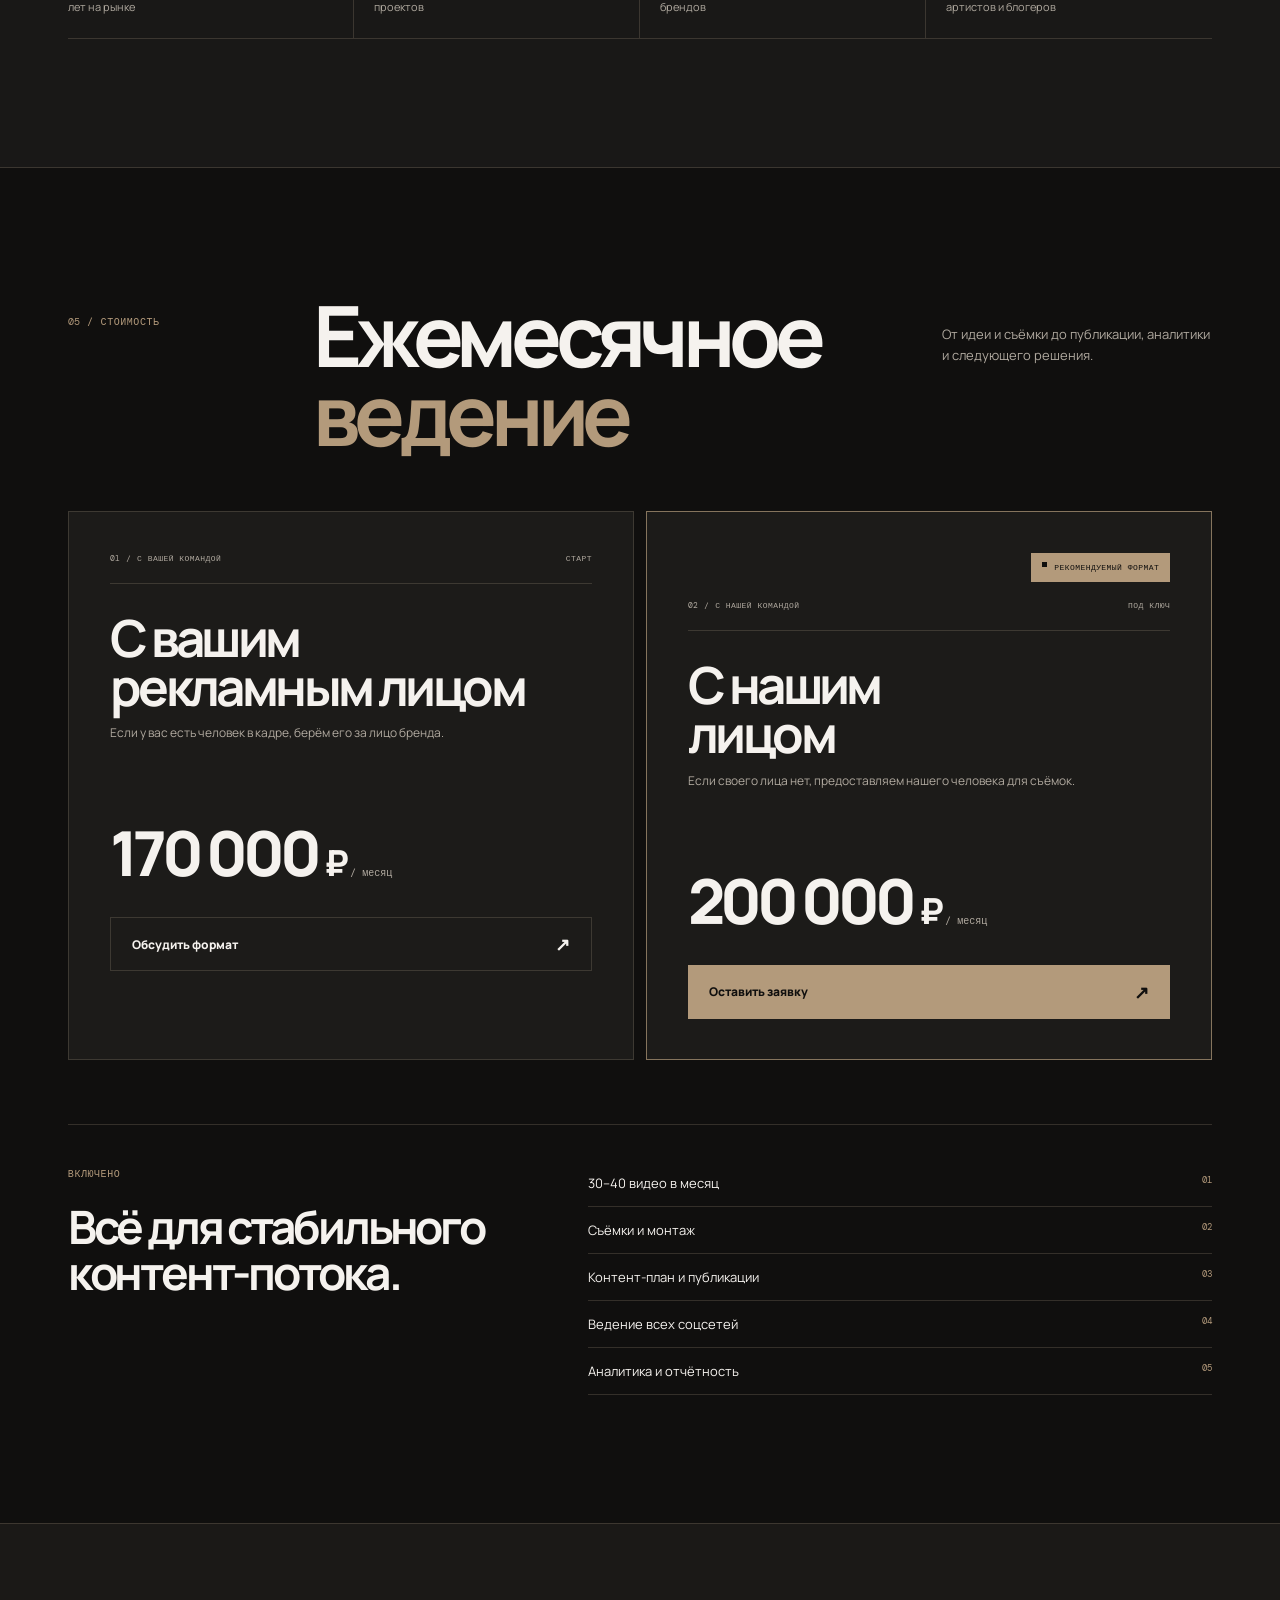
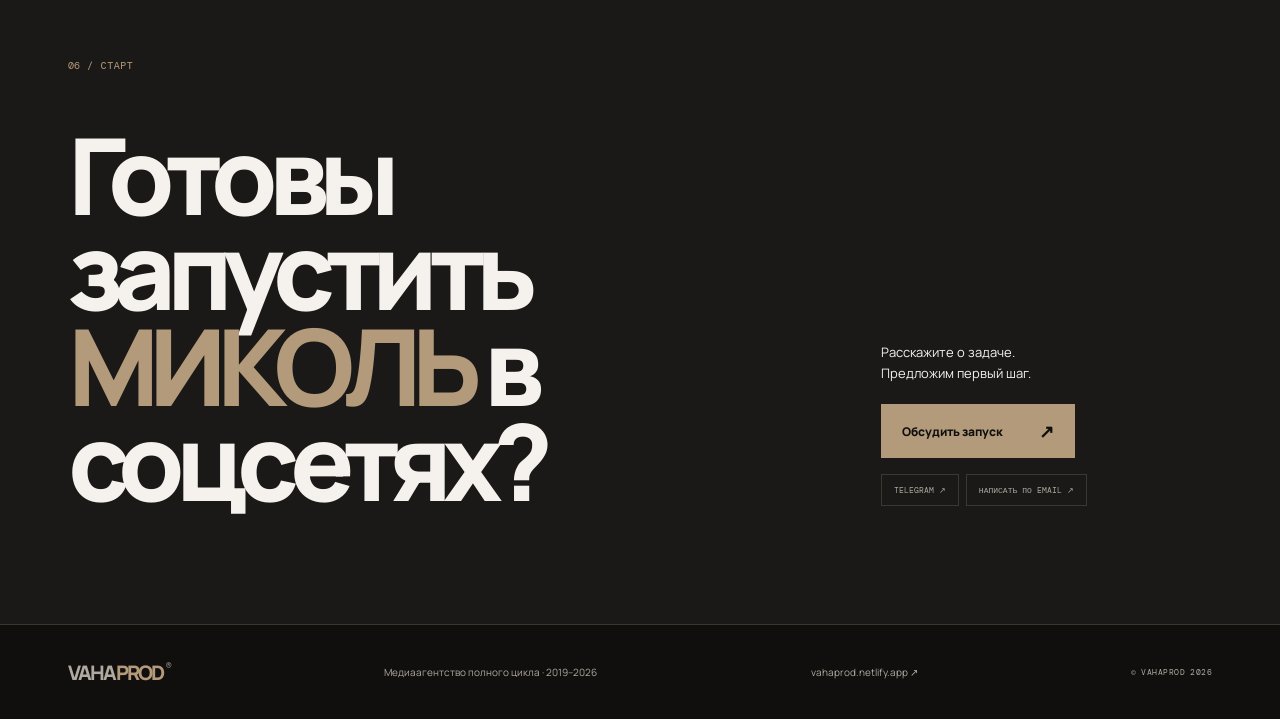
==== commit befc6d18: "Remove category illustration from hero" ====
--- a/index.html
+++ b/index.html
@@ -38,12 +38,6 @@
           <h1 data-enter>МИКОЛЬ <span class="times">×</span><br><span class="outline-word">VAHA</span>PROD<span class="brand-accent">.</span></h1>
           <p class="hero-lead" data-enter>Полное ведение соцсетей<br>и онлайн-продвижения.</p>
           <a class="button button-brand" data-enter href="#pricing">Обсудить запуск <span>↘︎</span></a>
-        </div>
-        <div class="hero-art" data-enter aria-label="Мебельные категории компании МИКОЛЬ">
-          <div class="art-index mono">МИКОЛЬ / КАТЕГОРИИ</div>
-          <div class="art-categories"><span>КУХНИ</span><span>ВАННЫЕ</span><span>ШКАФЫ</span><span>ГАРДЕРОБНЫЕ</span><span>ДЕТСКИЕ</span><span>ПРИХОЖИЕ</span></div>
-          <div class="art-mark">М</div>
-          <div class="art-side mono">СЪЁМКИ<br>ПО КАТЕГОРИЯМ / 01</div>
         </div>
       </div>
       <div class="hero-bottom mono"><span>МИКОЛЬ / VAHAPROD</span><span>КОНТЕНТ · СОЦСЕТИ · ПРОДАКШН</span><span>2019—2026</span></div>
